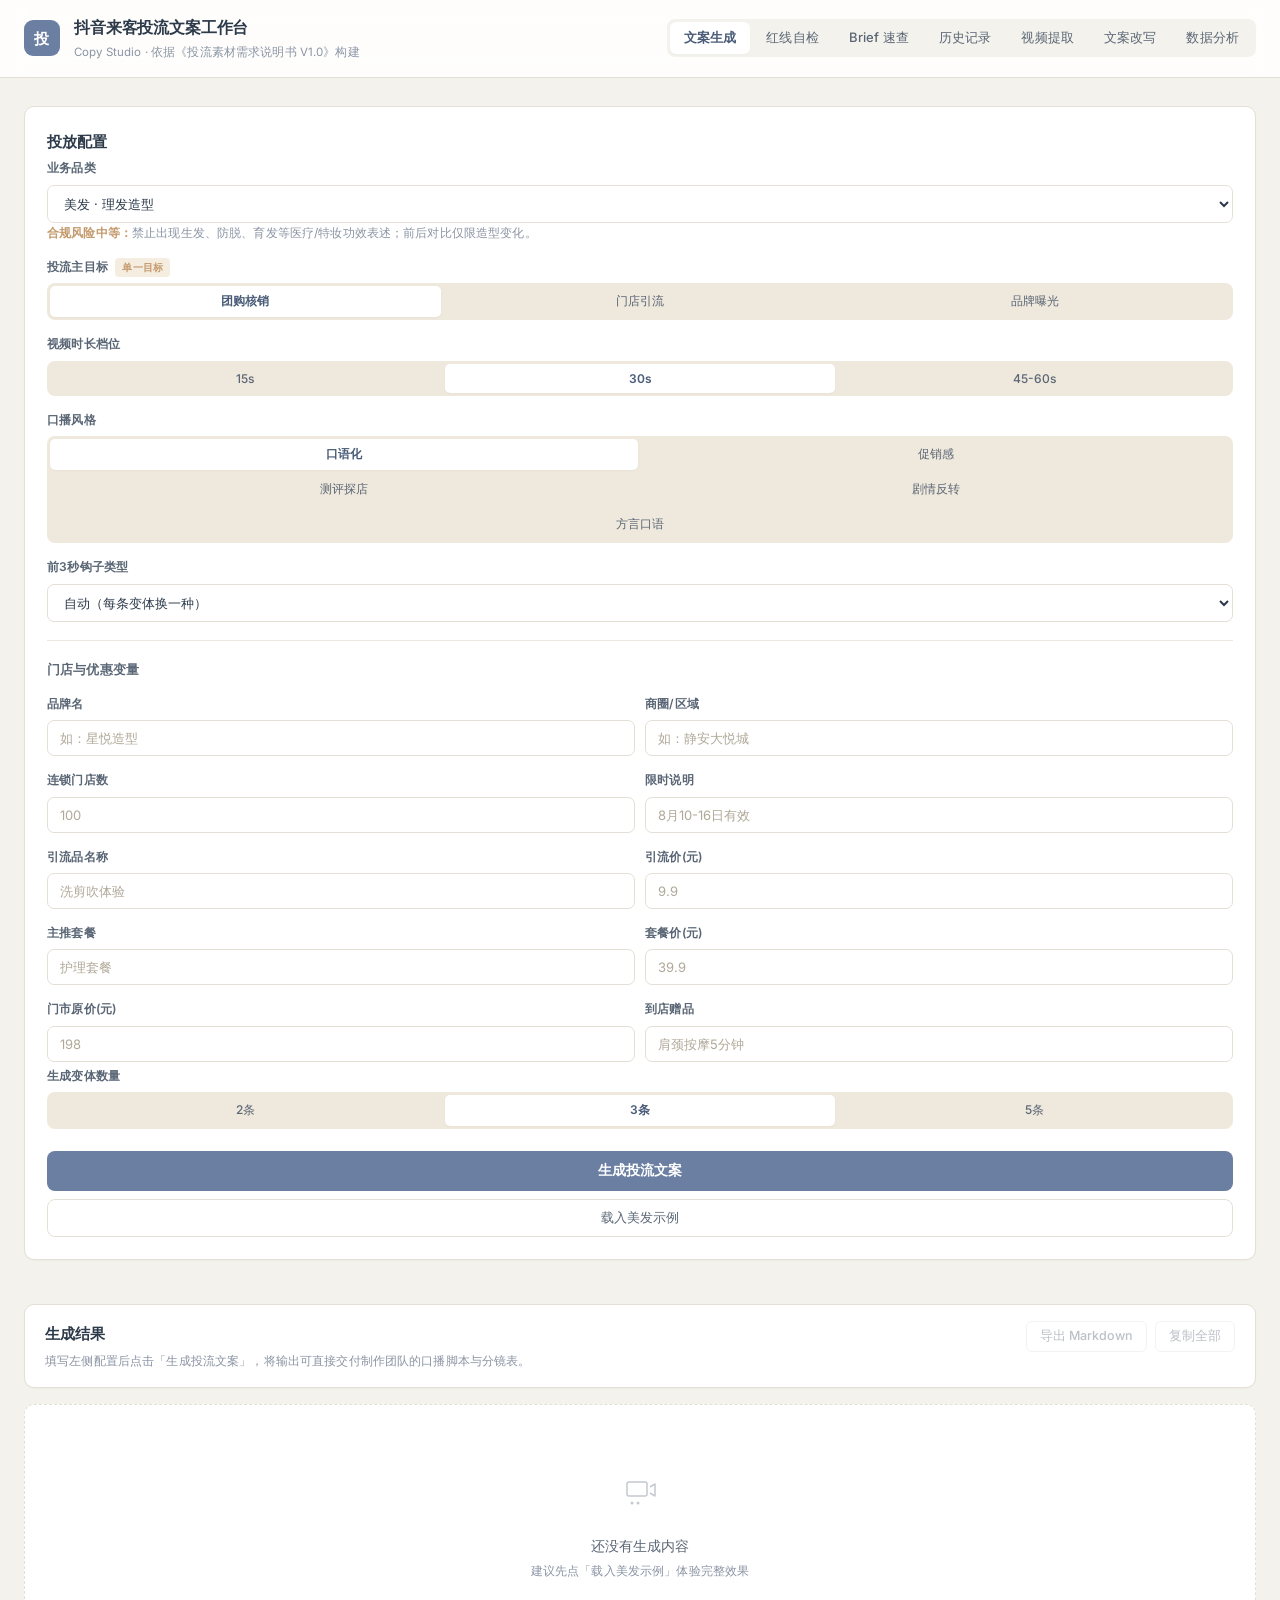
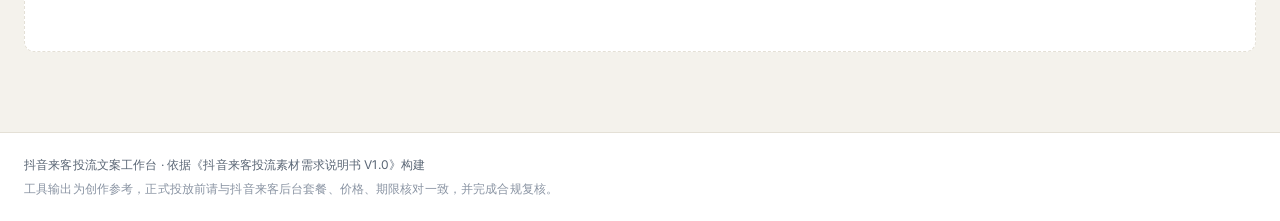
==== index.html @ 177cc22c "feat: 新增数据分析 Tab - 足浴SPA品类抖音来客洞察" ====
<!DOCTYPE html>
<html lang="zh-CN">
<head>
<meta charset="UTF-8">
<meta name="viewport" content="width=device-width, initial-scale=1.0">
<title>抖音来客投流文案工作台 · Copy Studio</title>
<meta name="description" content="基于《抖音来客投流素材需求说明书》构建的本地生活投流文案生成与合规自检工具">
<link rel="preconnect" href="https://fonts.googleapis.com">
<link rel="preconnect" href="https://fonts.gstatic.com" crossorigin>
<link href="https://fonts.googleapis.com/css2?family=Inter:wght@400;500;600;700&display=swap" rel="stylesheet">
<link rel="stylesheet" href="css/app.css">
</head>
<body>

<header class="topbar">
  <div class="wrap topbar-inner">
    <div class="brand">
      <span class="logo">投</span>
      <div>
        <h1>抖音来客投流文案工作台</h1>
        <p>Copy Studio · 依据《投流素材需求说明书 V1.0》构建</p>
      </div>
    </div>
    <nav class="tabs" id="tabs">
      <button class="tab active" data-tab="gen">文案生成</button>
      <button class="tab" data-tab="check">红线自检</button>
      <button class="tab" data-tab="brief">Brief 速查</button>
      <button class="tab" data-tab="history">历史记录</button>
      <button class="tab" data-tab="extract">视频提取</button>
      <button class="tab" data-tab="rewrite">文案改写</button>
      <button class="tab" data-tab="data">数据分析</button>
    </nav>
  </div>
</header>

<main class="wrap">

<!-- ============ 文案生成 ============ -->
<section class="panel active" id="tab-gen">
  <div class="layout">

    <!-- 左侧配置 -->
    <aside class="config card">
      <h2 class="card-title">投放配置</h2>

      <div class="field">
        <label>业务品类</label>
        <select id="category"></select>
        <p class="hint" id="catRisk"></p>
      </div>

      <div class="field">
        <label>投流主目标 <span class="tag-warn">单一目标</span></label>
        <div class="seg" id="goal">
          <button class="on" data-v="groupbuy">团购核销</button>
          <button data-v="traffic">门店引流</button>
          <button data-v="brand">品牌曝光</button>
        </div>
      </div>

      <div class="field">
        <label>视频时长档位</label>
        <div class="seg" id="duration">
          <button data-v="d15">15s</button>
          <button class="on" data-v="d30">30s</button>
          <button data-v="d60">45-60s</button>
        </div>
      </div>

      <div class="field">
        <label>口播风格</label>
        <div class="seg wrap-seg" id="style">
          <button class="on" data-v="oral">口语化</button>
          <button data-v="promo">促销感</button>
          <button data-v="review">测评探店</button>
          <button data-v="story">剧情反转</button>
          <button data-v="dialect">方言口语</button>
        </div>
      </div>

      <div class="field">
        <label>前3秒钩子类型</label>
        <select id="hookType">
          <option value="auto">自动（每条变体换一种）</option>
        </select>
      </div>

      <hr class="sep">
      <h3 class="sub-title">门店与优惠变量</h3>

      <div class="grid2">
        <div class="field"><label>品牌名</label><input id="brand" placeholder="如：星悦造型"></div>
        <div class="field"><label>商圈/区域</label><input id="area" placeholder="如：静安大悦城"></div>
        <div class="field"><label>连锁门店数</label><input id="storeCount" placeholder="100"></div>
        <div class="field"><label>限时说明</label><input id="deadline" placeholder="8月10-16日有效"></div>
        <div class="field"><label>引流品名称</label><input id="entryItem" placeholder="洗剪吹体验"></div>
        <div class="field"><label>引流价(元)</label><input id="entryPrice" placeholder="9.9"></div>
        <div class="field"><label>主推套餐</label><input id="mainItem" placeholder="护理套餐"></div>
        <div class="field"><label>套餐价(元)</label><input id="mainPrice" placeholder="39.9"></div>
        <div class="field"><label>门市原价(元)</label><input id="origPrice" placeholder="198"></div>
        <div class="field"><label>到店赠品</label><input id="gift" placeholder="肩颈按摩5分钟"></div>
      </div>

      <div class="field">
        <label>生成变体数量</label>
        <div class="seg" id="count">
          <button data-v="2">2条</button>
          <button class="on" data-v="3">3条</button>
          <button data-v="5">5条</button>
        </div>
      </div>

      <button class="btn-main" id="genBtn">生成投流文案</button>
      <button class="btn-ghost" id="demoBtn">载入美发示例</button>
    </aside>

    <!-- 右侧结果 -->
    <div class="results">
      <div class="results-head">
        <div>
          <h2 class="card-title" id="resultTitle">生成结果</h2>
          <p class="hint" id="resultMeta">填写左侧配置后点击「生成投流文案」，将输出可直接交付制作团队的口播脚本与分镜表。</p>
        </div>
        <div class="head-actions">
          <button class="btn-sm" id="exportBtn" disabled>导出 Markdown</button>
          <button class="btn-sm" id="copyAllBtn" disabled>复制全部</button>
        </div>
      </div>
      <div id="output" class="empty-state">
        <div class="empty-icon">
          <svg width="32" height="32" viewBox="0 0 32 32" fill="none"><rect x="3" y="6" width="20" height="14" rx="2" stroke="currentColor" stroke-width="1.5"/><path d="M26 11l5-3v12l-5-3" stroke="currentColor" stroke-width="1.5" stroke-linejoin="round"/><circle cx="8" cy="27" r="1.5" fill="currentColor"/><circle cx="14" cy="27" r="1.5" fill="currentColor"/></svg>
        </div>
        <p>还没有生成内容</p>
        <span>建议先点「载入美发示例」体验完整效果</span>
      </div>
    </div>
  </div>
</section>

<!-- ============ 红线自检 ============ -->
<section class="panel" id="tab-check">
  <div class="card">
    <h2 class="card-title">内容红线自检</h2>
    <p class="hint">粘贴任意口播文案、标题或字幕，实时扫描广告法绝对化用语、医疗功效宣称、站外引流、虚假宣传等风险点。</p>
    <textarea id="checkInput" rows="8" placeholder="把要投放的文案粘贴到这里，自动开始检测……"></textarea>
    <div class="check-actions">
      <button class="btn-sm" id="purifyBtn">一键净化建议</button>
      <button class="btn-sm" id="clearCheck">清空</button>
      <div class="score" id="checkScore"></div>
    </div>
    <div id="checkResult"></div>
  </div>
</section>

<!-- ============ Brief 速查 ============ -->
<section class="panel" id="tab-brief">
  <div class="card">
    <h2 class="card-title">Brief 速查 · 关键规则</h2>
    <div id="briefContent"></div>
  </div>
  <div class="card">
    <h2 class="card-title">交付验收 Checklist</h2>
    <p class="hint">制作团队自审 + 投流负责人复核，勾选状态自动保存在本机。</p>
    <div id="checklist"></div>
    <div class="check-actions">
      <span class="score" id="clScore"></span>
      <button class="btn-sm" id="resetCl">重置勾选</button>
    </div>
  </div>
</section>

<!-- ============ 历史记录 ============ -->
<section class="panel" id="tab-history">
  <div class="card">
    <h2 class="card-title">生成历史</h2>
    <p class="hint">最近 20 次生成记录保存在本机浏览器，可随时回看或重新导出。</p>
    <div id="historyList"></div>
    <button class="btn-sm" id="clearHistory">清空历史</button>
  </div>
</section>

<!-- ============ 视频提取 ============ -->
<section class="panel" id="tab-extract">
  <div class="card">
    <h2 class="card-title">视频文案提取</h2>
    <p class="hint">粘贴抖音/小红书/B站/YouTube 视频链接，或上传本地视频文件。系统自动优先提取字幕轨道，无字幕时使用语音识别（FunASR → Whisper），经七层后处理输出高质量文案。</p>

    <div class="extract-grid">
      <!-- 左侧：输入 -->
      <div class="extract-input">
        <div class="field">
          <label>输入方式</label>
          <div class="seg" id="extractMode">
            <button class="on" data-v="url">视频链接</button>
            <button data-v="file">上传文件</button>
          </div>
        </div>

        <div id="extractUrlField" class="field">
          <label>视频链接</label>
          <input id="extractUrl" placeholder="粘贴抖音/小红书/B站/YouTube 等视频链接">
        </div>

        <div id="extractFileField" class="field" style="display:none">
          <label>上传视频/音频文件</label>
          <input id="extractFile" type="file" accept="video/*,audio/*" style="padding:10px;font-size:12.5px">
          <p class="hint" style="margin-top:4px">支持 MP4/MOV/MKV/AVI/M4A/MP3/WAV 等常见格式</p>
        </div>

        <div class="grid2">
          <div class="field">
            <label>ASR 引擎</label>
            <select id="extractEngine">
              <option value="auto">自动（推荐）</option>
              <option value="funasr">FunASR（中文最佳）</option>
              <option value="faster-whisper">faster-whisper（多语言）</option>
              <option value="whisper">openai-whisper（兜底）</option>
            </select>
          </div>
          <div class="field">
            <label>语言</label>
            <select id="extractLang">
              <option value="zh">中文</option>
              <option value="en">英文</option>
              <option value="auto">自动识别</option>
            </select>
          </div>
        </div>

        <div class="field">
          <label>热词纠错 <span class="hint" style="margin-left:6px;font-weight:400">（逗号分隔，用于纠错品牌名/套餐名等）</span></label>
          <input id="extractHotwords" placeholder="如：星悦造型,护理套餐,肩颈按摩">
        </div>

        <div class="grid2">
          <div class="field"><label>品牌名</label><input id="extractBrand" placeholder="如：星悦造型"></div>
          <div class="field"><label>商圈/区域</label><input id="extractArea" placeholder="如：静安大悦城"></div>
        </div>

        <div class="field">
          <label>API Key（可选，用于 LLM 后处理纠偏）</label>
          <input id="extractApiKey" type="password" placeholder="sk-..." style="font-family:ui-monospace,monospace;font-size:12px">
        </div>

        <button class="btn-main" id="extractBtn">开始提取</button>
        <div id="extractStatus" class="extract-status" style="display:none"></div>
      </div>

      <!-- 右侧：结果 -->
      <div class="extract-output">
        <div class="results-head" style="margin-bottom:0">
          <div>
            <h2 class="card-title" id="extractResultTitle">提取结果</h2>
            <p class="hint" id="extractResultMeta">等待输入……</p>
          </div>
          <div class="head-actions">
            <button class="btn-sm" id="extractCopyBtn" disabled>复制文案</button>
            <button class="btn-sm" id="extractSaveBtn" disabled>导出 Markdown</button>
          </div>
        </div>
        <div id="extractOutput" class="empty-state">
          <div class="empty-icon">
            <svg width="30" height="30" viewBox="0 0 30 30" fill="none">
              <path d="M15 3a12 12 0 100 24 12 12 0 000-24z" stroke="currentColor" stroke-width="1.5"/>
              <path d="M12 9l9 6-9 6V9z" fill="currentColor"/>
            </svg>
          </div>
          <p>还没有提取内容</p>
          <span>输入视频链接或上传文件后点击「开始提取」</span>
        </div>
        <div id="extractLog" style="display:none"></div>
      </div>
    </div>
  </div>
</section>

<!-- ============ 文案改写 ============ -->
<section class="panel" id="tab-rewrite">
  <div class="card">
    <h2 class="card-title">文案改写 · 三引擎</h2>
    <p class="hint">集成 Humanizer-zh（中文去 AI 腔）、ai-copywriter（营销人味）、CopyGPT（232 公式）三种改写能力。可单用，也可开启串联模式顺序处理。</p>

    <div class="seg rw-modes" id="rwMode">
      <button class="on" data-v="humanizer">Humanizer-zh · 去 AI 腔</button>
      <button data-v="copywriter">ai-copywriter · 营销人味</button>
      <button data-v="copgpt">CopyGPT · 公式改写</button>
    </div>

    <label class="rw-chain"><input type="checkbox" id="rwChain"> 串联模式：当前改写完成后再自动过一遍 Humanizer-zh 人味化（去 AI 腔）</label>

    <div class="rw-grid">
      <!-- 左：输入 + 参数 -->
      <div class="rw-config">
        <div class="field">
          <label>原文 / 待改写文案</label>
          <textarea id="rwInput" rows="9" placeholder="粘贴要改写的文案……（建议先点「载入示例」体验 Humanizer-zh 去 AI 腔）"></textarea>
        </div>

        <!-- Humanizer-zh 参数 -->
        <div class="rw-params" data-mode="humanizer">
          <div class="grid2">
            <div class="field"><label>语气风格</label>
              <select id="rwHmTone">
                <option value="口语自然">口语自然</option>
                <option value="正式专业">正式专业</option>
                <option value="亲切像朋友">亲切像朋友</option>
                <option value="犀利直接">犀利直接</option>
              </select></div>
            <div class="field"><label>语言</label>
              <select id="rwHmLang">
                <option value="中文">中文</option>
                <option value="中英混排">中英混排</option>
              </select></div>
          </div>
          <div class="field"><label>去 AI 强度</label>
            <div class="seg" id="rwHmLevel">
              <button data-v="light">轻</button>
              <button class="on" data-v="mid">中</button>
              <button data-v="strong">强</button>
            </div>
          </div>
          <p class="hint">离线即可运行：自动识别并替换「此外 / 至关重要 / 不仅…而且… / 在当今…时代」等中文 AI 惯用表达，输出人味文案。</p>
        </div>

        <!-- ai-copywriter 参数 -->
        <div class="rw-params" data-mode="copywriter" style="display:none">
          <div class="field"><label>文案类型</label>
            <select id="rwCwType">
              <option value="短视频口播">短视频口播</option>
              <option value="小红书图文">小红书图文</option>
              <option value="朋友圈">朋友圈</option>
              <option value="电商详情页">电商详情页</option>
              <option value="直播话术">直播话术</option>
            </select></div>
          <div class="field"><label>语气</label>
            <select id="rwCwTone">
              <option value="热情有感染力">热情有感染力</option>
              <option value="专业可信">专业可信</option>
              <option value="亲切像朋友">亲切像朋友</option>
              <option value="犀利直接">犀利直接</option>
            </select></div>
          <div class="field"><label>核心卖点 / 关键词（逗号分隔）</label>
            <input id="rwCwSell" placeholder="如：9.9 体验价, 肩颈按摩, 100 家连锁"></div>
        </div>

        <!-- CopyGPT 参数 -->
        <div class="rw-params" data-mode="copgpt" style="display:none">
          <div class="field"><label>文案公式（232 种）</label>
            <select id="rwCgFormula"></select></div>
          <div class="grid2">
            <div class="field"><label>字数上限</label><input id="rwCgMax" placeholder="0=不限，如 200"></div>
            <div class="field"><label>输出类型</label>
              <select id="rwCgOut">
                <option value="完整文案">完整文案</option>
                <option value="仅结构框架">仅结构框架</option>
                <option value="标题+正文">标题 + 正文</option>
              </select></div>
          </div>
        </div>

        <button class="btn-main" id="rwRun">开始改写</button>
        <button class="btn-ghost" id="rwDemo">载入示例</button>

        <!-- LLM 设置 -->
        <details class="rw-settings">
          <summary>LLM 改写设置（ai-copywriter / CopyGPT 需配置，Humanizer-zh 离线免配）</summary>
          <div class="settings-body">
            <div class="field"><label>服务商</label>
              <select id="rwLlmProvider">
                <option value="deepseek">DeepSeek</option>
                <option value="openai">OpenAI</option>
                <option value="custom">自定义</option>
              </select></div>
            <div class="field"><label>API Key</label>
              <input id="rwLlmKey" type="password" placeholder="sk-..." style="font-family:var(--font-mono);font-size:12px"></div>
            <div class="grid2">
              <div class="field"><label>Base URL</label><input id="rwLlmBase" placeholder="https://api.deepseek.com/v1"></div>
              <div class="field"><label>模型</label><input id="rwLlmModel" placeholder="deepseek-chat"></div>
            </div>
            <div style="display:flex;gap:8px;align-items:center;margin-top:6px">
              <button class="btn-sm" id="rwLlmSave">保存</button>
              <span class="hint" id="rwLlmStatus"></span>
            </div>
            <p class="hint" style="margin-top:8px">密钥仅保存在本机浏览器（localStorage），不会上传。未配置时，ai-copywriter / CopyGPT 会生成可直接复制到 AI 工具的提示词。</p>
          </div>
        </details>
      </div>

      <!-- 右：结果对照 -->
      <div class="rw-output">
        <div class="results-head" style="margin-bottom:16px">
          <div>
            <h2 class="card-title" id="rwResultTitle">改写结果</h2>
            <p class="hint" id="rwResultMeta">填写原文后点击「开始改写」，将在此对照展示原文与改写结果。</p>
          </div>
          <div class="head-actions">
            <button class="btn-sm" id="rwCopyBtn" disabled>复制改写</button>
            <button class="btn-sm" id="rwCopyPromptBtn" disabled style="display:none">复制提示词</button>
          </div>
        </div>
        <div id="rwResult" class="empty-state">
          <div class="empty-icon">
            <svg width="30" height="30" viewBox="0 0 30 30" fill="none">
              <path d="M15 3a12 12 0 100 24 12 12 0 000-24z" stroke="currentColor" stroke-width="1.5"/>
              <path d="M11 11h8M11 15h8M11 19h5" stroke="currentColor" stroke-width="1.5" stroke-linecap="round"/>
            </svg>
          </div>
          <p>还没有改写内容</p>
          <span>输入文案或点「载入示例」，选择模式后开始改写</span>
        </div>
      </div>
    </div>
  </div>
</section>

<!-- ============ 数据分析（足浴·SPA 抖音来客） ============ -->
<section class="panel" id="tab-data">
  <div id="dataContent">
    <div style="text-align:center;padding:40px;color:var(--text-3)">
      <div style="font-size:24px;margin-bottom:8px">📊</div>
      <p>数据加载中…</p>
    </div>
  </div>
</section>

</main>

<footer class="footer">
  <div class="wrap">
    <p>抖音来客投流文案工作台 · 依据《抖音来客投流素材需求说明书 V1.0》构建</p>
    <p class="muted">工具输出为创作参考，正式投放前请与抖音来客后台套餐、价格、期限核对一致，并完成合规复核。</p>
  </div>
</footer>

<div class="toast" id="toast"></div>

<script src="js/data.js"></script>
<script src="js/data-category.js"></script>
<script src="js/data-lines.js"></script>
<script src="js/data-compliance.js"></script>
<script src="js/data-brief.js"></script>
<script src="js/engine.js"></script>
<script src="js/app.js"></script>
<script src="js/extract-tab.js"></script>
<script src="js/rewrite-tab.js"></script>
<script src="js/data-analysis.js"></script>
</body>
</html>
---- css/app.css ----
:root{
  --bg:#f4f2ec;
  --card:#ffffff;
  --line:#e4e0d6;
  --line-soft:#ece8dd;
  --text:#2d3a4a;
  --text-2:#5a6675;
  --muted:#8a94a3;
  --pri:#6b7fa3;
  --pri-soft:#e8ecf2;
  --pri-dark:#4a5c78;
  --cyan:#7a8ca6;
  --ok:#7a8a6b;
  --warn:#c49a6c;
  --danger:#b08088;
  --info:#7a8ca6;
  --beige:#efe8dc;
  --radius:10px;
  --radius-sm:7px;
  --shadow:0 1px 2px rgba(45,58,74,.04),0 4px 12px rgba(45,58,74,.04);
  --shadow-sm:0 1px 2px rgba(45,58,74,.03);
  --font-sans:-apple-system,BlinkMacSystemFont,"Inter","PingFang SC","Hiragino Sans GB","Microsoft YaHei",sans-serif;
  --font-mono:ui-monospace,SFMono-Regular,Menlo,Consolas,monospace;
}
*{box-sizing:border-box;margin:0;padding:0}
body{
  font-family:var(--font-sans);
  background:var(--bg);color:var(--text);line-height:1.7;font-size:14px;
  -webkit-font-smoothing:antialiased;
  letter-spacing:.01em;
}
a{color:var(--pri);text-decoration:none}
.wrap{max-width:1340px;margin:0 auto;padding:0 24px}

/* ---------- 顶栏 ---------- */
.topbar{background:rgba(255,255,255,.85);backdrop-filter:blur(12px);border-bottom:1px solid var(--line);position:sticky;top:0;z-index:50}
.topbar-inner{display:flex;align-items:center;justify-content:space-between;gap:20px;padding:14px 24px;flex-wrap:wrap}
.brand{display:flex;align-items:center;gap:14px}
.logo{
  width:36px;height:36px;border-radius:9px;flex:none;
  background:var(--pri);
  color:#fff;font-weight:600;font-size:15px;font-family:var(--font-sans);
  display:flex;align-items:center;justify-content:center;
  letter-spacing:.02em;
}
.brand h1{font-size:16px;font-weight:600;letter-spacing:-.01em}
.brand p{font-size:11.5px;color:var(--muted);margin-top:2px}
.tabs{display:flex;gap:2px;background:var(--bg);padding:3px;border-radius:8px}
.tab{
  border:0;background:transparent;padding:7px 14px;border-radius:6px;
  font-size:13px;color:var(--text-2);cursor:pointer;font-weight:500;
  font-family:inherit;transition:.15s;white-space:nowrap;letter-spacing:.01em;
}
.tab:hover{color:var(--text)}
.tab.active{background:#fff;color:var(--pri-dark);box-shadow:var(--shadow-sm);font-weight:600}

/* ---------- 面板 ---------- */
.panel{display:none;padding:28px 0 60px}
.panel.active{display:block}
.layout{display:grid;grid-template-columns:340px 1fr;gap:24px;align-items:start}

.card{background:var(--card);border:1px solid var(--line);border-radius:var(--radius);padding:22px;box-shadow:var(--shadow-sm);margin-bottom:20px}
.card-title{font-size:15px;font-weight:600;margin-bottom:4px;letter-spacing:-.005em}
.sub-title{font-size:12.5px;font-weight:600;color:var(--text-2);margin-bottom:14px;letter-spacing:.01em}
.hint{font-size:12px;color:var(--muted);line-height:1.7}
.sep{border:0;border-top:1px solid var(--line-soft);margin:18px 0}

/* ---------- 表单 ---------- */
.config{position:sticky;top:84px;max-height:calc(100vh - 106px);overflow-y:auto}
.field{margin-bottom:14px}
.field label{display:block;font-size:12px;font-weight:600;color:var(--text-2);margin-bottom:6px;letter-spacing:.02em}
input,select,textarea{
  width:100%;padding:9px 12px;border:1px solid var(--line);border-radius:7px;
  font-size:13px;font-family:inherit;color:var(--text);background:#fff;transition:.15s;
}
input:focus,select:focus,textarea:focus{outline:0;border-color:var(--pri);box-shadow:0 0 0 3px rgba(107,127,163,.1)}
input::placeholder,textarea::placeholder{color:#b0a898}
textarea{resize:vertical;line-height:1.75}
.grid2{display:grid;grid-template-columns:1fr 1fr;gap:10px}
.grid2 .field{margin-bottom:4px}

.seg{display:flex;gap:4px;background:var(--beige);padding:3px;border-radius:8px}
.seg.wrap-seg{flex-wrap:wrap}
.seg button{
  flex:1;border:0;background:transparent;padding:7px 8px;border-radius:5px;
  font-size:12px;color:var(--text-2);cursor:pointer;font-family:inherit;font-weight:500;
  transition:.15s;white-space:nowrap;
}
.seg.wrap-seg button{flex:1 1 44%}
.seg button:hover{color:var(--text)}
.seg button.on{background:#fff;color:var(--pri-dark);font-weight:600;box-shadow:var(--shadow-sm)}

.tag-warn{
  display:inline-block;font-size:10px;background:#f5ede0;color:var(--warn);
  padding:1px 7px;border-radius:4px;font-weight:600;margin-left:4px;vertical-align:middle;letter-spacing:.02em;
}

/* ---------- 按钮 ---------- */
.btn-main{
  width:100%;padding:11px 16px;border:0;border-radius:8px;margin-top:8px;
  background:var(--pri);color:#fff;
  font-size:13.5px;font-weight:600;cursor:pointer;font-family:inherit;transition:.15s;
  letter-spacing:.01em;
}
.btn-main:hover{background:var(--pri-dark);transform:translateY(-1px)}
.btn-ghost{
  width:100%;padding:9px 14px;border:1px solid var(--line);border-radius:8px;margin-top:8px;
  background:#fff;color:var(--text-2);font-size:13px;cursor:pointer;font-family:inherit;transition:.15s;
}
.btn-ghost:hover{border-color:var(--pri);color:var(--pri)}
.btn-sm{
  padding:6px 13px;border:1px solid var(--line);border-radius:6px;background:#fff;
  color:var(--text-2);font-size:12.5px;cursor:pointer;font-family:inherit;transition:.15s;white-space:nowrap;font-weight:500;
}
.btn-sm:hover:not(:disabled){border-color:var(--pri);color:var(--pri)}
.btn-sm:disabled{opacity:.4;cursor:not-allowed}

/* ---------- 结果区 ---------- */
.results-head{
  display:flex;justify-content:space-between;align-items:flex-start;gap:16px;
  background:#fff;border:1px solid var(--line);border-radius:var(--radius);
  padding:16px 20px;margin-bottom:16px;box-shadow:var(--shadow-sm);flex-wrap:wrap;
}
.head-actions{display:flex;gap:8px}

.empty-state{
  background:#fff;border:1px dashed var(--line);border-radius:var(--radius);
  padding:70px 20px;text-align:center;color:var(--muted);
}
.empty-icon{font-size:28px;margin-bottom:12px;opacity:.5}
.empty-state p{font-size:13.5px;color:var(--text-2);font-weight:500}
.empty-state span{font-size:12px}

.variant{background:#fff;border:1px solid var(--line);border-radius:var(--radius);margin-bottom:16px;overflow:hidden;box-shadow:var(--shadow-sm)}
.v-head{display:flex;align-items:center;gap:10px;padding:14px 18px;border-bottom:1px solid var(--line-soft);background:var(--beige);flex-wrap:wrap}
.v-badge{
  width:26px;height:26px;border-radius:6px;background:var(--pri);color:#fff;
  display:flex;align-items:center;justify-content:center;font-weight:600;font-size:12px;flex:none;
  letter-spacing:.02em;
}
.v-title{font-size:13.5px;font-weight:600;flex:1;min-width:120px;letter-spacing:-.005em}
.v-meta{font-size:11px;color:var(--muted);letter-spacing:.01em}
.chip{display:inline-block;font-size:10.5px;padding:2px 8px;border-radius:20px;background:var(--bg);color:var(--text-2);margin-right:5px;font-weight:500}
.chip.ok{background:#eef1ea;color:var(--ok)}
.chip.bad{background:#f5eeee;color:var(--danger)}
.chip.mid{background:#f5ede0;color:var(--warn)}
.chip.cyan{background:#e8ecf2;color:var(--cyan)}

.v-body{padding:16px 18px}
.block{margin-bottom:16px}
.block-label{font-size:10.5px;font-weight:700;color:var(--muted);letter-spacing:.08em;margin-bottom:7px;text-transform:uppercase}
.script-line{display:flex;gap:10px;padding:7px 0;border-bottom:1px solid #ece8dd;font-size:13px;line-height:1.75}
.script-line:last-child{border-bottom:0}
.tcode{
  flex:none;width:48px;font-size:10.5px;color:var(--pri);font-weight:600;
  font-family:var(--font-mono);padding-top:3px;
}

table.shots{width:100%;border-collapse:collapse;font-size:12px}
table.shots th{
  text-align:left;padding:8px 10px;background:var(--beige);color:var(--text-2);
  font-weight:600;font-size:11px;border-bottom:1px solid var(--line);letter-spacing:.02em;
}
table.shots td{padding:8px 10px;border-bottom:1px solid #ece8dd;vertical-align:top;line-height:1.65;font-size:12.5px}
table.shots tr:last-child td{border-bottom:0}
table.shots .c-time{color:var(--pri);font-weight:600;white-space:nowrap;font-family:var(--font-mono);font-size:10.5px}
table.shots .c-sub{color:var(--text-2)}

.kv{display:flex;gap:8px;font-size:12.5px;padding:5px 0;flex-wrap:wrap}
.kv b{color:var(--text-2);font-weight:600;flex:none}
.topics-line{color:var(--cyan);font-size:12px;font-weight:500}
.v-actions{display:flex;gap:8px;padding:12px 18px;border-top:1px solid var(--line-soft);background:var(--beige);flex-wrap:wrap}

/* ---------- 合规 ---------- */
.risk-box{border-radius:8px;padding:12px 14px;font-size:12.5px;margin-top:12px}
.risk-box.pass{background:#eef1ea;border:1px solid #d5dccd;color:#4a5a3a}
.risk-box.fail{background:#f5eeee;border:1px solid #e0c8cc;color:#6a3a42}
.risk-item{display:flex;gap:8px;padding:5px 0;align-items:flex-start;line-height:1.6}
.lv{
  flex:none;font-size:9.5px;font-weight:700;padding:1px 6px;border-radius:4px;
  color:#fff;margin-top:2px;letter-spacing:.06em;
}
.lv.P0{background:var(--danger)}.lv.P1{background:var(--warn)}.lv.P2{background:var(--info)}

mark.hl{padding:1px 3px;border-radius:3px;font-weight:600}
mark.hl.P0{background:#e8d5d8;color:#8a4048}
mark.hl.P1{background:#ece2d0;color:#8a6a30}
mark.hl.P2{background:#d8e0ec;color:#4a5c78}

.check-actions{display:flex;align-items:center;gap:10px;margin:14px 0;flex-wrap:wrap}
.score{font-size:12px;color:var(--text-2);font-weight:600}
#checkResult .preview{
  background:var(--beige);border:1px solid var(--line);border-radius:8px;
  padding:14px;font-size:13px;line-height:1.9;white-space:pre-wrap;margin-bottom:14px;
}

/* ---------- Brief ---------- */
.brief-sec{margin-bottom:26px}
.brief-sec h3{font-size:13.5px;font-weight:600;margin-bottom:10px;padding-left:10px;border-left:3px solid var(--pri);letter-spacing:-.005em}
.brief-note{font-size:12px;color:var(--text-2);background:var(--beige);border-radius:7px;padding:10px 14px;margin-top:10px;line-height:1.7}
.brief-sec ul{list-style:none}
.brief-sec ul li{padding:5px 0 5px 18px;position:relative;font-size:12.5px;line-height:1.7}
.brief-sec ul li::before{content:'';position:absolute;left:4px;top:14px;width:5px;height:5px;border-radius:50%;background:var(--pri)}

.cl-item{display:flex;align-items:flex-start;gap:10px;padding:9px 0;border-bottom:1px solid #ece8dd;cursor:pointer;font-size:13px}
.cl-item:last-child{border-bottom:0}
.cl-item input{width:16px;height:16px;flex:none;margin-top:3px;accent-color:var(--pri);cursor:pointer}
.cl-item.done span{color:var(--muted);text-decoration:line-through}

/* ---------- 历史 ---------- */
.hist-item{
  display:flex;justify-content:space-between;align-items:center;gap:12px;
  padding:12px 14px;border:1px solid var(--line);border-radius:8px;margin-bottom:9px;flex-wrap:wrap;
}
.hist-item h4{font-size:13px;font-weight:600;letter-spacing:-.005em}
.hist-item p{font-size:11.5px;color:var(--muted)}

/* ---------- 页脚 & Toast ---------- */
.footer{border-top:1px solid var(--line);background:#fff;padding:22px 0;font-size:12px;color:var(--text-2);margin-top:20px}
.footer .muted{color:var(--muted);font-size:11.5px;margin-top:4px}

.toast{
  position:fixed;bottom:28px;left:50%;transform:translateX(-50%) translateY(80px);
  background:var(--text);color:#fff;padding:10px 22px;border-radius:8px;font-size:12.5px;
  opacity:0;transition:.25s;z-index:999;pointer-events:none;box-shadow:0 4px 16px rgba(0,0,0,.12);
}
.toast.show{opacity:1;transform:translateX(-50%) translateY(0)}

/* ---------- 顾客评价引用 ---------- */
.kv-review{color:#7a5a20;background:#f8f0e0;padding:8px 12px;border-radius:6px;border-left:3px solid #c49a6c;margin-top:8px;font-size:13.5px;line-height:1.6}
.kv-review b{color:#8a6a30}
/* ---------- 自证标签 ---------- */
.block-cert{background:#eef1ea;border:1px dashed #a8b898;border-radius:7px;padding:12px 14px;margin-top:12px}
.cert-tags{display:flex;flex-wrap:wrap;gap:8px;margin-top:8px}
.cert-tag{display:inline-flex;align-items:center;gap:4px;background:#eef1ea;color:#4a5a3a;border:1px solid #c8d4b4;border-radius:20px;padding:4px 12px;font-size:12.5px;font-weight:600}
.cert-tag::before{content:'✓';font-size:11px}
/* ---------- 核销保障 ---------- */
.block-refund{background:#f0ede8;border:1px dashed #a898b8;border-radius:7px;padding:12px 14px;margin-top:12px}
.block-refund .kv{background:none;padding:0;color:#4a3a5a;font-size:13.5px;line-height:1.6}

/* ---------- 响应式 ---------- */
/* ===== 视频提取 ===== */
.extract-grid{display:grid;grid-template-columns:380px 1fr;gap:20px;margin-top:16px}
.extract-input .field{margin-bottom:12px}
.extract-status{margin-top:14px;padding:10px 12px;background:var(--beige);border-radius:7px;border:1px solid var(--line);font-size:12px;display:flex;flex-wrap:wrap;gap:8px;align-items:center}
.extract-output .results-head{padding:14px 18px}
.extract-output .empty-state{margin-top:16px}
.extract-output .empty-state p{font-size:13.5px}
.extract-output .empty-state span{font-size:12px}

@media (max-width:900px){
  .extract-grid{grid-template-columns:1fr}
}
.extract-settings details{background:var(--beige);border:1px solid var(--line);border-radius:8px;padding:10px 14px}
.extract-settings summary{cursor:pointer;font-size:12.5px;font-weight:600;color:var(--text-2);letter-spacing:.01em}
.extract-settings .settings-body{padding-top:10px}
.extract-settings code{font-family:ui-monospace,monospace;font-size:11.5px;background:#fff;padding:2px 6px;border-radius:4px;border:1px solid var(--line)}
  .layout{grid-template-columns:1fr}
  .config{position:static;max-height:none}
}
@media (max-width:720px){
  .wrap{padding:0 14px}
  .topbar-inner{padding:12px 14px}
  .tabs{width:100%;overflow-x:auto}
  .tab{flex:1;padding:7px 10px;font-size:12px}
  .brand h1{font-size:15px}
  .grid2{grid-template-columns:1fr}
  .card{padding:16px}
  .results-head{padding:14px}
  table.shots{font-size:11px}
  table.shots th,table.shots td{padding:6px 7px}
  .script-line{font-size:12.5px}
}

/* ---------- 文案改写 ---------- */
.rw-modes{margin:16px 0 12px}
.rw-chain{display:flex;align-items:center;gap:8px;font-size:12.5px;color:var(--text-2);margin:4px 0 16px;cursor:pointer;line-height:1.5}
.rw-chain input{width:16px;height:16px;accent-color:var(--pri);cursor:pointer;flex:none}
.rw-grid{display:grid;grid-template-columns:430px 1fr;gap:20px;margin-top:8px}
.rw-config .field{margin-bottom:12px}
.rw-params{padding:14px;background:var(--beige);border:1px solid var(--line);border-radius:8px;margin-bottom:14px}
.rw-settings{margin-top:14px}
.rw-settings details{background:var(--beige);border:1px solid var(--line);border-radius:8px;padding:10px 14px}
.rw-settings summary{cursor:pointer;font-size:12.5px;font-weight:600;color:var(--text-2);letter-spacing:.01em}
.rw-settings .settings-body{padding-top:10px}
.rw-output .empty-state{margin-top:0}

/* 对照展示 */
.rw-compare{display:grid;grid-template-columns:1fr 1fr;gap:14px}
.rw-col{background:var(--beige);border:1px solid var(--line);border-radius:8px;overflow:hidden}
.rw-col-head{padding:8px 12px;font-size:11px;font-weight:700;letter-spacing:.04em;color:var(--text-2);background:#fff;border-bottom:1px solid var(--line);display:flex;justify-content:space-between;align-items:center;gap:8px}
.rw-col-head .rw-tag{font-size:10px;font-weight:600;padding:1px 8px;border-radius:20px;background:var(--pri-soft);color:var(--pri-dark);white-space:nowrap}
.rw-col-head .rw-tag.after{background:#eef1ea;color:var(--ok)}
.rw-col-body{padding:12px 14px;font-size:13px;line-height:1.85;white-space:pre-wrap;min-height:120px;word-break:break-word}
.rw-col-body.marked{background:#fff}
.rw-prompt{background:#fff;border:1px solid var(--line);border-radius:8px;padding:14px;font-size:12px;line-height:1.8;white-space:pre-wrap;font-family:var(--font-mono);color:var(--text-2);max-height:440px;overflow:auto;word-break:break-word}
.rw-note{font-size:12px;color:var(--text-2);background:var(--beige);border:1px solid var(--line);border-radius:7px;padding:10px 14px;margin-top:12px;line-height:1.7}
.rw-note b{color:var(--pri-dark)}

@media (max-width:900px){
  .rw-grid{grid-template-columns:1fr}
  .rw-compare{grid-template-columns:1fr}
}
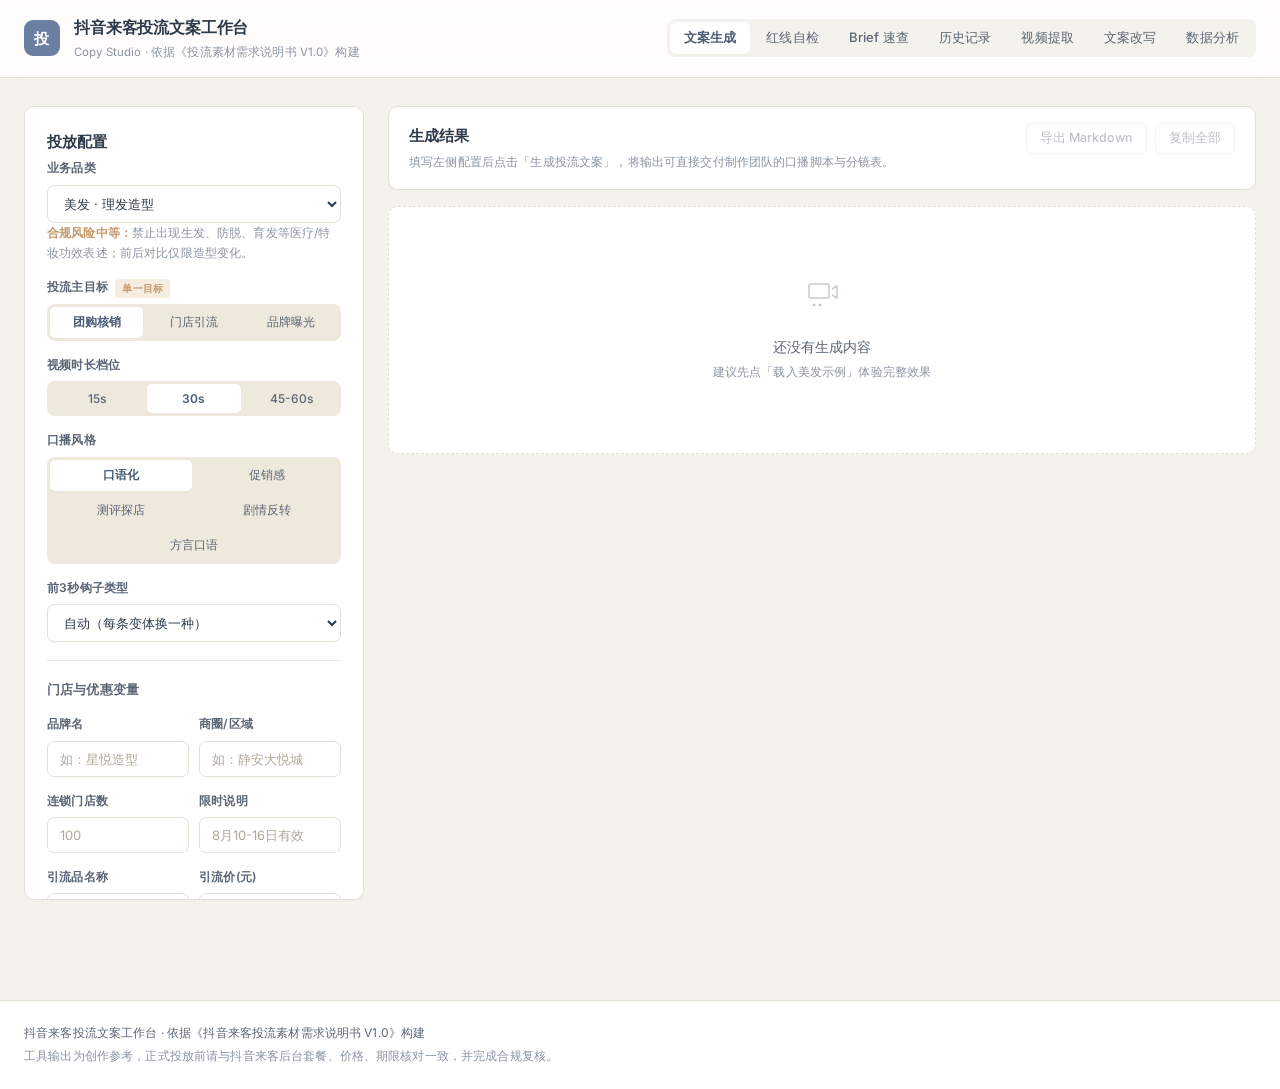
==== commit 0fad68d5: "fix: 修复多项功能问题并优化视频提取部署引导 - 修复提取 Tab showToast 未定义导致的点击报错 - 修复 CSS 花括号错位导致桌面端文案生成单列、移动端页签溢出 - 修复方言口播风" ====
--- a/index.html
+++ b/index.html
@@ -5,6 +5,7 @@
 <meta name="viewport" content="width=device-width, initial-scale=1.0">
 <title>抖音来客投流文案工作台 · Copy Studio</title>
 <meta name="description" content="基于《抖音来客投流素材需求说明书》构建的本地生活投流文案生成与合规自检工具">
+<link rel="icon" href="data:image/svg+xml,%3Csvg xmlns='http://www.w3.org/2000/svg' viewBox='0 0 32 32'%3E%3Crect width='32' height='32' rx='7' fill='%236b7fa3'/%3E%3Ctext x='16' y='22.5' font-size='17' text-anchor='middle' fill='%23fff' font-family='PingFang SC,Microsoft YaHei,sans-serif' font-weight='700'%3E投%3C/text%3E%3C/svg%3E">
 <link rel="preconnect" href="https://fonts.googleapis.com">
 <link rel="preconnect" href="https://fonts.gstatic.com" crossorigin>
 <link href="https://fonts.googleapis.com/css2?family=Inter:wght@400;500;600;700&display=swap" rel="stylesheet">
@@ -242,9 +243,16 @@
           <input id="extractApiKey" type="password" placeholder="sk-..." style="font-family:ui-monospace,monospace;font-size:12px">
         </div>
 
+        <div class="grid2">
+          <div class="field"><label>API Base URL（可选）</label><input id="extractApiBase" placeholder="https://token.sensenova.cn/v1"></div>
+          <div class="field"><label>模型（可选）</label><input id="extractLlmModel" placeholder="deepseek-v4-flash"></div>
+        </div>
+        <p class="hint" style="margin-top:4px">留空默认商汤 SenseNova 免费模型 <code>deepseek-v4-flash</code>（OpenAI 兼容接口）</p>
+
         <button class="btn-main" id="extractBtn">开始提取</button>
-        <div id="extractStatus" class="extract-status" style="display:none"></div>
-      </div>
+      </div>
+
+      <div id="extractStatus" class="extract-status" style="display:none;grid-column:1/-1"></div>
 
       <!-- 右侧：结果 -->
       <div class="extract-output">
@@ -367,6 +375,7 @@
           <div class="settings-body">
             <div class="field"><label>服务商</label>
               <select id="rwLlmProvider">
+                <option value="sensenova">商汤 SenseNova（免费）</option>
                 <option value="deepseek">DeepSeek</option>
                 <option value="openai">OpenAI</option>
                 <option value="custom">自定义</option>
@@ -421,6 +430,8 @@
       <p>数据加载中…</p>
     </div>
   </div>
+  <!-- 运营计划生成器（仅数据分析板块） -->
+  <div id="planGen"></div>
 </section>
 
 </main>
@@ -444,5 +455,6 @@
 <script src="js/extract-tab.js"></script>
 <script src="js/rewrite-tab.js"></script>
 <script src="js/data-analysis.js"></script>
+<script src="js/plan-generator.js"></script>
 </body>
 </html>
--- a/css/app.css
+++ b/css/app.css
@@ -5,6 +5,7 @@
   --line-soft:#ece8dd;
   --text:#2d3a4a;
   --text-2:#5a6675;
+  --text-3:#8a94a3;
   --muted:#8a94a3;
   --pri:#6b7fa3;
   --pri-soft:#e8ecf2;
@@ -15,6 +16,7 @@
   --danger:#b08088;
   --info:#7a8ca6;
   --beige:#efe8dc;
+  --border:#e4e0d6;
   --radius:10px;
   --radius-sm:7px;
   --shadow:0 1px 2px rgba(45,58,74,.04),0 4px 12px rgba(45,58,74,.04);
@@ -201,6 +203,15 @@
 .brief-sec ul{list-style:none}
 .brief-sec ul li{padding:5px 0 5px 18px;position:relative;font-size:12.5px;line-height:1.7}
 .brief-sec ul li::before{content:'';position:absolute;left:4px;top:14px;width:5px;height:5px;border-radius:50%;background:var(--pri)}
+.brief-freq{float:right;font-size:11px;color:#c9a227;font-weight:600;letter-spacing:.05em;background:#fff8e1;border:1px solid #f0e0a8;border-radius:5px;padding:2px 8px}
+.brief-block{font-size:12px;line-height:1.7;border-radius:7px;padding:9px 12px;margin-top:8px}
+.brief-block .brief-tag{display:inline-block;font-size:10.5px;font-weight:600;margin-right:8px;letter-spacing:.02em}
+.brief-data{background:#e8f0fe;border-left:3px solid var(--pri)}
+.brief-data .brief-tag{color:var(--pri)}
+.brief-standard{background:#e8f5e9;border-left:3px solid #4caf50}
+.brief-standard .brief-tag{color:#2e7d32}
+.brief-boundary{background:#fff8e1;border-left:3px solid #ffc107}
+.brief-boundary .brief-tag{color:#c9a227}
 
 .cl-item{display:flex;align-items:flex-start;gap:10px;padding:9px 0;border-bottom:1px solid #ece8dd;cursor:pointer;font-size:13px}
 .cl-item:last-child{border-bottom:0}
@@ -250,14 +261,35 @@
 
 @media (max-width:900px){
   .extract-grid{grid-template-columns:1fr}
+  .layout{grid-template-columns:1fr}
+  .config{position:static;max-height:none}
 }
 .extract-settings details{background:var(--beige);border:1px solid var(--line);border-radius:8px;padding:10px 14px}
 .extract-settings summary{cursor:pointer;font-size:12.5px;font-weight:600;color:var(--text-2);letter-spacing:.01em}
 .extract-settings .settings-body{padding-top:10px}
 .extract-settings code{font-family:ui-monospace,monospace;font-size:11.5px;background:#fff;padding:2px 6px;border-radius:4px;border:1px solid var(--line)}
-  .layout{grid-template-columns:1fr}
-  .config{position:static;max-height:none}
-}
+
+/* ===== 提取服务部署引导 ===== */
+.extract-guide{margin-top:12px;border:1px solid var(--line);border-radius:9px;overflow:hidden}
+.extract-guide .eg-head{display:flex;align-items:center;gap:8px;padding:10px 14px;background:var(--beige);font-size:12.5px;font-weight:600;color:var(--text);border-bottom:1px solid var(--line)}
+.extract-guide .eg-head .eg-state{margin-left:auto;font-weight:500}
+.extract-guide .eg-body{padding:4px 14px 12px;background:var(--card)}
+.extract-guide .eg-step{display:flex;gap:10px;padding:10px 0;border-bottom:1px dashed var(--line-soft)}
+.extract-guide .eg-step:last-child{border-bottom:0}
+.extract-guide .eg-num{flex:none;width:20px;height:20px;border-radius:50%;background:var(--pri-soft);color:var(--pri-dark);font-size:11px;font-weight:700;display:flex;align-items:center;justify-content:center;margin-top:1px}
+.extract-guide .eg-body-copy{font-size:12px;color:var(--text-2);line-height:1.75;flex:1;min-width:0}
+.extract-guide .eg-body-copy b{color:var(--text)}
+.extract-guide .eg-body-copy code{font-family:ui-monospace,monospace;font-size:11px;background:var(--beige);padding:1px 5px;border-radius:4px;border:1px solid var(--line)}
+.extract-guide .eg-actions{display:flex;gap:8px;margin-top:6px;flex-wrap:wrap}
+.extract-guide .eg-actions a{display:inline-flex;align-items:center;gap:4px;font-size:11.5px;font-weight:600;padding:5px 12px;border-radius:6px;text-decoration:none;background:var(--pri);color:#fff}
+.extract-guide .eg-actions a:hover{background:var(--pri-dark)}
+.extract-guide .eg-actions button{font-size:11.5px;font-weight:600;padding:5px 12px;border-radius:6px;border:1px solid var(--pri);background:transparent;color:var(--pri);cursor:pointer;font-family:inherit}
+.extract-guide .eg-actions button:hover{background:var(--pri-soft)}
+.extract-guide .eg-actions .eg-link-btn{display:inline-flex;align-items:center;gap:4px;border:1px solid var(--line);background:var(--card);color:var(--text-2);padding:5px 10px;border-radius:6px;font-size:11.5px;cursor:pointer;font-family:inherit;text-decoration:none}
+.extract-guide .eg-actions .eg-link-btn:hover{background:var(--beige)}
+.extract-guide .eg-note{font-size:11px;color:var(--text-3);margin-top:4px}
+.extract-guide .eg-ok{color:var(--ok);font-weight:600}
+.extract-guide .eg-bad{color:var(--danger);font-weight:600}
 @media (max-width:720px){
   .wrap{padding:0 14px}
   .topbar-inner{padding:12px 14px}
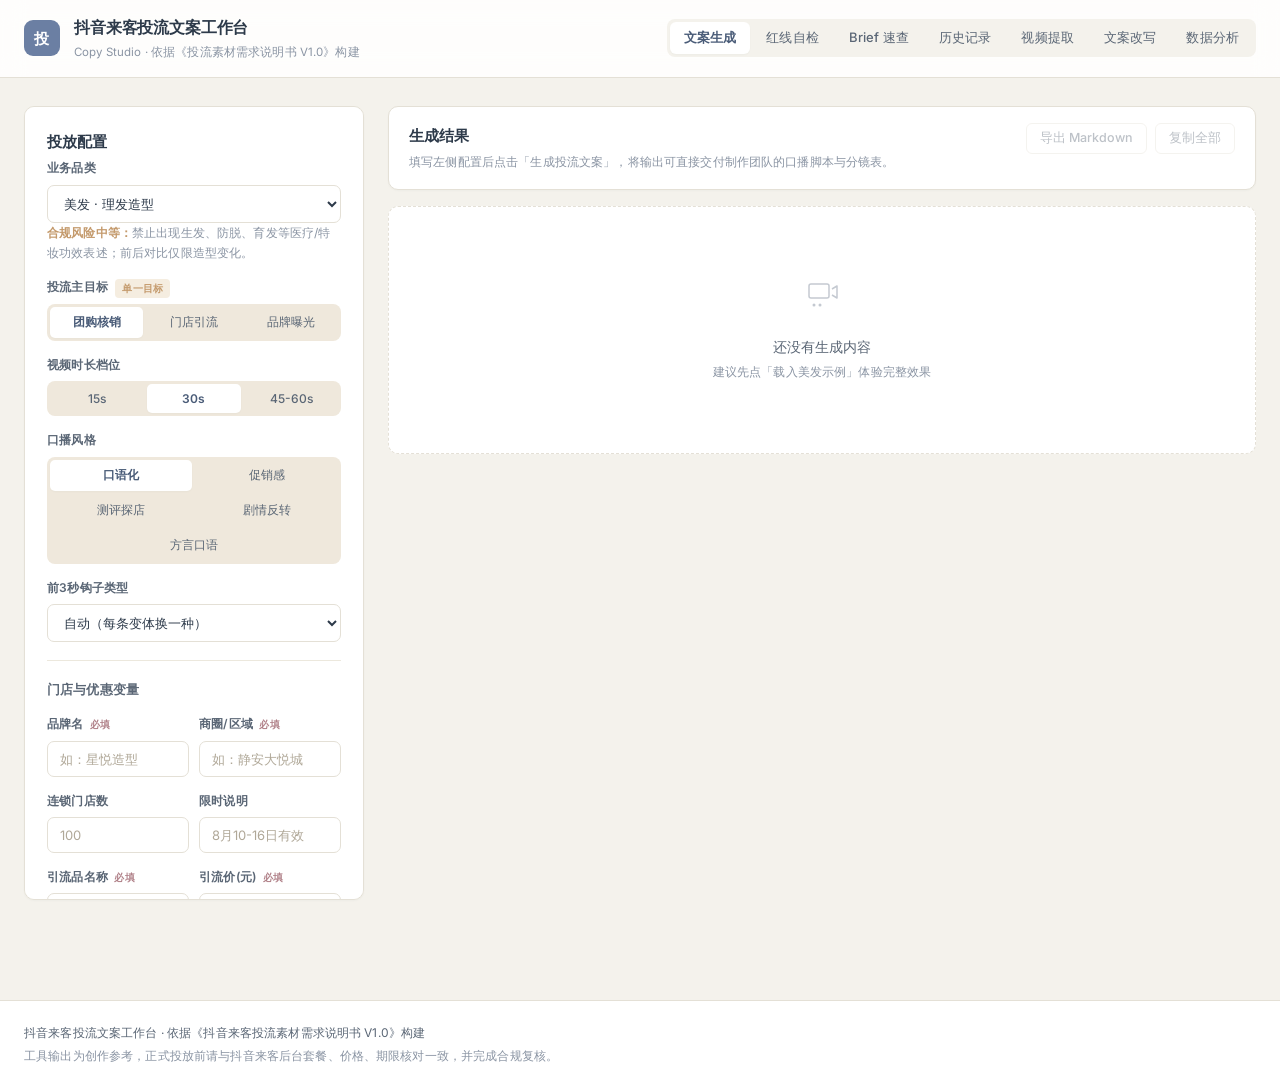
==== commit e9f83a7e: "fix: improve workspace usability and content safety" ====
--- a/index.html
+++ b/index.html
@@ -90,12 +90,12 @@
       <h3 class="sub-title">门店与优惠变量</h3>
 
       <div class="grid2">
-        <div class="field"><label>品牌名</label><input id="brand" placeholder="如：星悦造型"></div>
-        <div class="field"><label>商圈/区域</label><input id="area" placeholder="如：静安大悦城"></div>
+        <div class="field"><label>品牌名 <span class="required">必填</span></label><input id="brand" placeholder="如：星悦造型"></div>
+        <div class="field"><label>商圈/区域 <span class="required">必填</span></label><input id="area" placeholder="如：静安大悦城"></div>
         <div class="field"><label>连锁门店数</label><input id="storeCount" placeholder="100"></div>
         <div class="field"><label>限时说明</label><input id="deadline" placeholder="8月10-16日有效"></div>
-        <div class="field"><label>引流品名称</label><input id="entryItem" placeholder="洗剪吹体验"></div>
-        <div class="field"><label>引流价(元)</label><input id="entryPrice" placeholder="9.9"></div>
+        <div class="field"><label>引流品名称 <span class="required">必填</span></label><input id="entryItem" placeholder="洗剪吹体验"></div>
+        <div class="field"><label>引流价(元) <span class="required">必填</span></label><input id="entryPrice" inputmode="decimal" placeholder="9.9"></div>
         <div class="field"><label>主推套餐</label><input id="mainItem" placeholder="护理套餐"></div>
         <div class="field"><label>套餐价(元)</label><input id="mainPrice" placeholder="39.9"></div>
         <div class="field"><label>门市原价(元)</label><input id="origPrice" placeholder="198"></div>
@@ -112,7 +112,7 @@
       </div>
 
       <button class="btn-main" id="genBtn">生成投流文案</button>
-      <button class="btn-ghost" id="demoBtn">载入美发示例</button>
+      <button class="btn-ghost" id="demoBtn">一键体验示例</button>
     </aside>
 
     <!-- 右侧结果 -->
@@ -366,6 +366,24 @@
           </div>
         </div>
 
+        <!-- 上下文（ai-copywriter / CopyGPT 共用，让改写更贴合投放场景） -->
+        <div class="rw-params" data-mode="copywriter,copgpt" style="display:none">
+          <div class="grid2">
+            <div class="field"><label>目标受众</label>
+              <input id="rwCtxAud" placeholder="如：25-40 岁上班族，肩颈酸痛"></div>
+            <div class="field"><label>转化目标</label>
+              <select id="rwCtxGoal">
+                <option value="团购下单">团购下单</option>
+                <option value="到店核销">到店核销</option>
+                <option value="留资咨询">留资咨询</option>
+                <option value="品牌种草">品牌种草</option>
+              </select></div>
+          </div>
+          <div class="field"><label>品牌 / 门店名</label>
+            <input id="rwCtxBrand" placeholder="如：某某美发 · 100 家连锁（可留空）"></div>
+          <p class="hint">填得越具体，改写越贴合投放场景；改写完成后会自动跑一遍红线扫描，风险词直接高亮。</p>
+        </div>
+
         <button class="btn-main" id="rwRun">开始改写</button>
         <button class="btn-ghost" id="rwDemo">载入示例</button>
 
@@ -386,11 +404,13 @@
               <div class="field"><label>Base URL</label><input id="rwLlmBase" placeholder="https://api.deepseek.com/v1"></div>
               <div class="field"><label>模型</label><input id="rwLlmModel" placeholder="deepseek-chat"></div>
             </div>
-            <div style="display:flex;gap:8px;align-items:center;margin-top:6px">
+            <div style="display:flex;gap:8px;align-items:center;margin-top:6px;flex-wrap:wrap">
               <button class="btn-sm" id="rwLlmSave">保存</button>
+              <button class="btn-sm" id="rwLlmClear" title="从本机删除已保存的 API Key">清除 Key</button>
               <span class="hint" id="rwLlmStatus"></span>
             </div>
-            <p class="hint" style="margin-top:8px">密钥仅保存在本机浏览器（localStorage），不会上传。未配置时，ai-copywriter / CopyGPT 会生成可直接复制到 AI 工具的提示词。</p>
+            <p class="hint" id="rwLlmUsage" style="margin-top:6px"></p>
+            <p class="hint" style="margin-top:8px">密钥仅保存在本机浏览器（localStorage），不会上传。<b>请勿把 Key 发给他人</b>；站点已内置用量保护：改写每小时最多 60 次、每日最多 200 次，超限自动停止（清缓存/无痕可绕过，正式防护需部署后端）。未配置时，ai-copywriter / CopyGPT 会生成可直接复制到 AI 工具的提示词。</p>
           </div>
         </details>
       </div>
@@ -445,6 +465,7 @@
 
 <div class="toast" id="toast"></div>
 
+<script src="js/guard.js"></script>
 <script src="js/data.js"></script>
 <script src="js/data-category.js"></script>
 <script src="js/data-lines.js"></script>
--- a/css/app.css
+++ b/css/app.css
@@ -76,6 +76,8 @@
   font-size:13px;font-family:inherit;color:var(--text);background:#fff;transition:.15s;
 }
 input:focus,select:focus,textarea:focus{outline:0;border-color:var(--pri);box-shadow:0 0 0 3px rgba(107,127,163,.1)}
+input.invalid{border-color:var(--danger);background:#fffafa;box-shadow:0 0 0 3px rgba(176,128,136,.1)}
+.required{font-size:9.5px;color:var(--danger);font-weight:600;margin-left:3px}
 input::placeholder,textarea::placeholder{color:#b0a898}
 textarea{resize:vertical;line-height:1.75}
 .grid2{display:grid;grid-template-columns:1fr 1fr;gap:10px}
@@ -293,8 +295,9 @@
 @media (max-width:720px){
   .wrap{padding:0 14px}
   .topbar-inner{padding:12px 14px}
-  .tabs{width:100%;overflow-x:auto}
-  .tab{flex:1;padding:7px 10px;font-size:12px}
+  .tabs{width:100%;overflow-x:auto;scroll-snap-type:x proximity;scrollbar-width:none}
+  .tabs::-webkit-scrollbar{display:none}
+  .tab{flex:0 0 auto;padding:8px 13px;font-size:12px;scroll-snap-align:center}
   .brand h1{font-size:15px}
   .grid2{grid-template-columns:1fr}
   .card{padding:16px}
@@ -302,6 +305,8 @@
   table.shots{font-size:11px}
   table.shots th,table.shots td{padding:6px 7px}
   .script-line{font-size:12.5px}
+  .btn-main{position:sticky;bottom:10px;z-index:12;box-shadow:0 5px 18px rgba(45,58,74,.24);padding:13px 16px}
+  .results{scroll-margin-top:118px}
 }
 
 /* ---------- 文案改写 ---------- */
@@ -328,8 +333,10 @@
 .rw-prompt{background:#fff;border:1px solid var(--line);border-radius:8px;padding:14px;font-size:12px;line-height:1.8;white-space:pre-wrap;font-family:var(--font-mono);color:var(--text-2);max-height:440px;overflow:auto;word-break:break-word}
 .rw-note{font-size:12px;color:var(--text-2);background:var(--beige);border:1px solid var(--line);border-radius:7px;padding:10px 14px;margin-top:12px;line-height:1.7}
 .rw-note b{color:var(--pri-dark)}
+.rw-cursor{display:inline-block;margin-left:2px;color:var(--pri);animation:rw-blink 1s steps(1) infinite}
+@keyframes rw-blink{50%{opacity:0}}
 
 @media (max-width:900px){
   .rw-grid{grid-template-columns:1fr}
   .rw-compare{grid-template-columns:1fr}
-}+}
